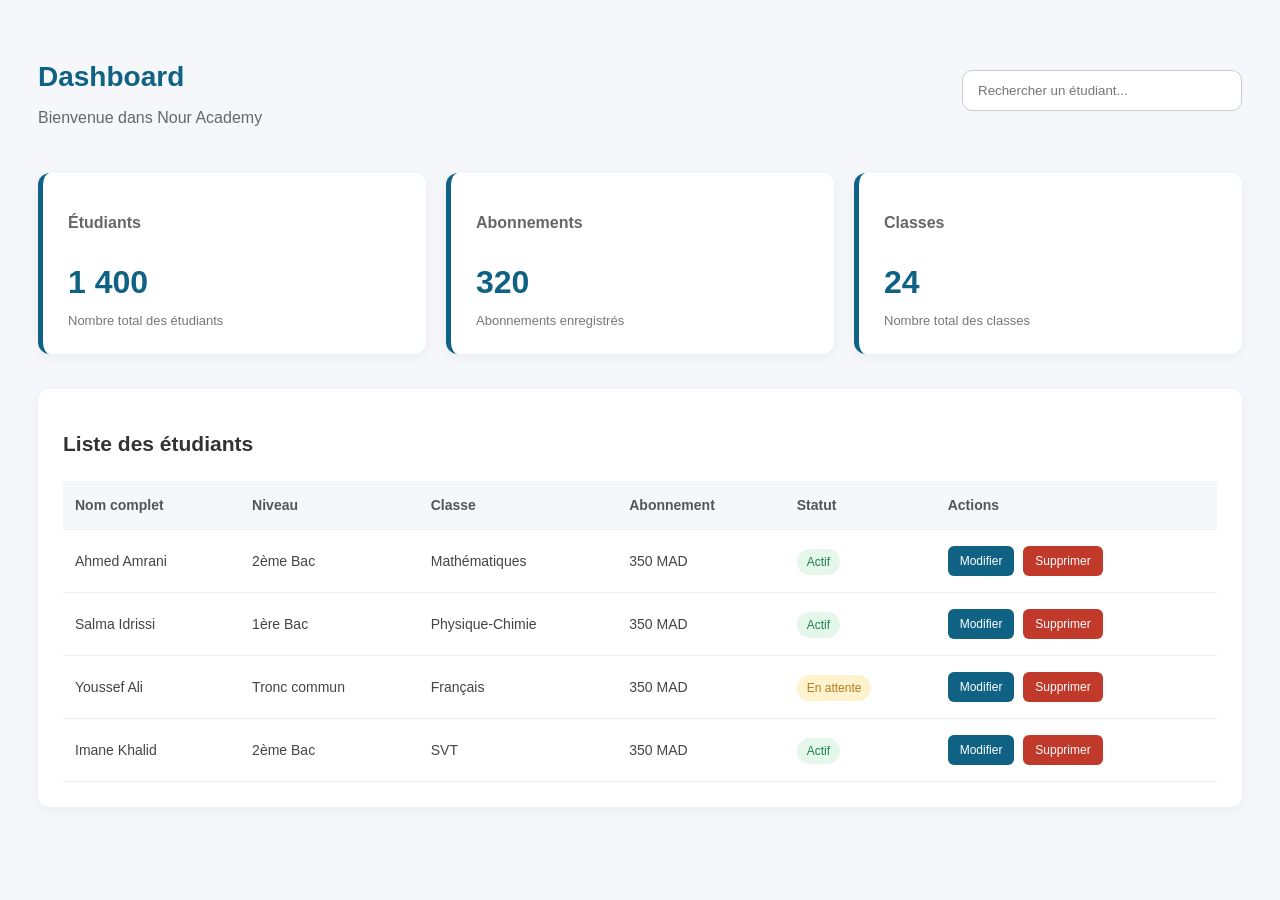
==== HTML/admin.html @ c02f0a80 "pic d'augmentation de code HTML et CSS" ====
<!DOCTYPE html>
<html lang="fr">

<head>
    <meta charset="UTF-8">
    <meta name="viewport" content="width=device-width, initial-scale=1.0">
    <link rel="stylesheet" href="../CSS/admin.css">
    <title>Nour Academy - Dashboard</title>
</head>

<body>

    <section class="content">

        <div class="top">
            <div>
                <h1>Dashboard</h1>
                <p>Bienvenue dans Nour Academy</p>
            </div>

            <input type="search" placeholder="Rechercher un étudiant...">
        </div>

        <div class="cards">

            <div class="card">
                <h3>Étudiants</h3>
                <p class="number">1 400</p>
                <span>Nombre total des étudiants</span>
            </div>

            <div class="card">
                <h3>Abonnements</h3>
                <p class="number">320</p>
                <span>Abonnements enregistrés</span>
            </div>

            <div class="card">
                <h3>Classes</h3>
                <p class="number">24</p>
                <span>Nombre total des classes</span>
            </div>

        </div>

        <div class="table-container">
            <h2>Liste des étudiants</h2>

            <table>
                <thead>
                    <tr>
                        <th>Nom complet</th>
                        <th>Niveau</th>
                        <th>Classe</th>
                        <th>Abonnement</th>
                        <th>Statut</th>
                        <th>Actions</th>
                    </tr>
                </thead>

                <tbody>
                    <tr>
                        <td>Ahmed Amrani</td>
                        <td>2ème Bac</td>
                        <td>Mathématiques</td>
                        <td>350 MAD</td>
                        <td><span class="status actif">Actif</span></td>
                        <td class="actions">
                            <button class="btn-modifier">Modifier</button>
                            <button class="btn-supprimer">Supprimer</button>
                        </td>
                    </tr>

                    <tr>
                        <td>Salma Idrissi</td>
                        <td>1ère Bac</td>
                        <td>Physique-Chimie</td>
                        <td>350 MAD</td>
                        <td><span class="status actif">Actif</span></td>
                        <td class="actions">
                            <button class="btn-modifier">Modifier</button>
                            <button class="btn-supprimer">Supprimer</button>
                        </td>
                    </tr>

                    <tr>
                        <td>Youssef Ali</td>
                        <td>Tronc commun</td>
                        <td>Français</td>
                        <td>350 MAD</td>
                        <td><span class="status attente">En attente</span></td>
                        <td class="actions">
                            <button class="btn-modifier">Modifier</button>
                            <button class="btn-supprimer">Supprimer</button>
                        </td>
                    </tr>

                    <tr>
                        <td>Imane Khalid</td>
                        <td>2ème Bac</td>
                        <td>SVT</td>
                        <td>350 MAD</td>
                        <td><span class="status actif">Actif</span></td>
                        <td class="actions">
                            <button class="btn-modifier">Modifier</button>
                            <button class="btn-supprimer">Supprimer</button>
                        </td>
                    </tr>
                </tbody>
            </table>
        </div>

    </section>

</body>
</html>
---- CSS/admin.css ----
body {
    font-family: Arial, sans-serif;
    background-color: #f5f7fa;
}

body {
    display: flex;
}

.content {
    flex: 1;
    min-width: 0;
    padding: 30px;
}


.top {
    display: flex;
    justify-content: space-between;
    align-items: center;
    gap: 20px;
    margin-bottom: 30px;
}

.top h1 {
    color: #0f6283;
    font-size: 28px;
    margin-bottom: 8px;
}

.top p {
    color: #666;
}

.top input {
    width: 280px;
    padding: 12px 15px;
    border: 1px solid #ccc;
    border-radius: 10px;
    outline: none;
}

.cards {
    display: grid;
    grid-template-columns: repeat(3, minmax(0, 1fr));
    gap: 20px;
    margin-bottom: 35px;
}

.card {
    background-color: white;
    padding: 25px;
    border-radius: 12px;
    box-shadow: 0 3px 12px rgba(0, 0, 0, 0.05);
    border-left: 5px solid #0f6283;
}

.card h3 {
    color: #666;
    font-size: 16px;
    margin-bottom: 18px;
}

.number {
    font-size: 32px;
    font-weight: bold;
    color: #0f6283;
    margin-bottom: 10px;
}

.card span {
    color: #777;
    font-size: 13px;
}



.table-container {
    background-color: white;
    padding: 25px;
    border-radius: 12px;
    overflow-x: auto;
    box-shadow: 0 3px 12px rgba(0, 0, 0, 0.05);
}

.table-container h2 {
    font-size: 21px;
    color: #333;
    margin-bottom: 25px;
}

table {
    width: 100%;
    border-collapse: collapse;
    text-align: left;
}

th, td {
    padding: 16px 12px;
    border-bottom: 1px solid #eee;
    white-space: nowrap;
}

th {
    background-color: #f5f7fa;
    color: #555;
    font-size: 14px;
}

td {
    color: #444;
    font-size: 14px;
}

.status {
    padding: 6px 10px;
    border-radius: 20px;
    font-size: 12px;
}

.actif {
    color: #1e8449;
    background-color: #e5f6eb;
}

.attente {
    color: #b7791f;
    background-color: #fff3cd;
}
.actions {
    white-space: nowrap;
}

.actions button {
    padding: 8px 12px;
    margin-right: 5px;
    border: none;
    border-radius: 6px;
    color: white;
    cursor: pointer;
    font-size: 12px;
}

.btn-modifier {
    background-color: #0f6283;
}

.btn-modifier:hover {
    background-color: #09465f;
}

.btn-supprimer {
    background-color: #c0392b;
}

.btn-supprimer:hover {
    background-color: #922b21;
}

@media (max-width: 900px) {
    .cards {
        grid-template-columns: 1fr;
    }

    .top {
        align-items: flex-start;
        flex-direction: column;
    }

    .top input {
        width: 100%;
    }
}

@media (max-width: 600px) {
    .header {
        width: 100px;
    }

    .bar a {
        font-size: 12px;
        flex-direction: column;
        padding: 10px 2px;
    }

    .content {
        padding: 15px;
    }
}
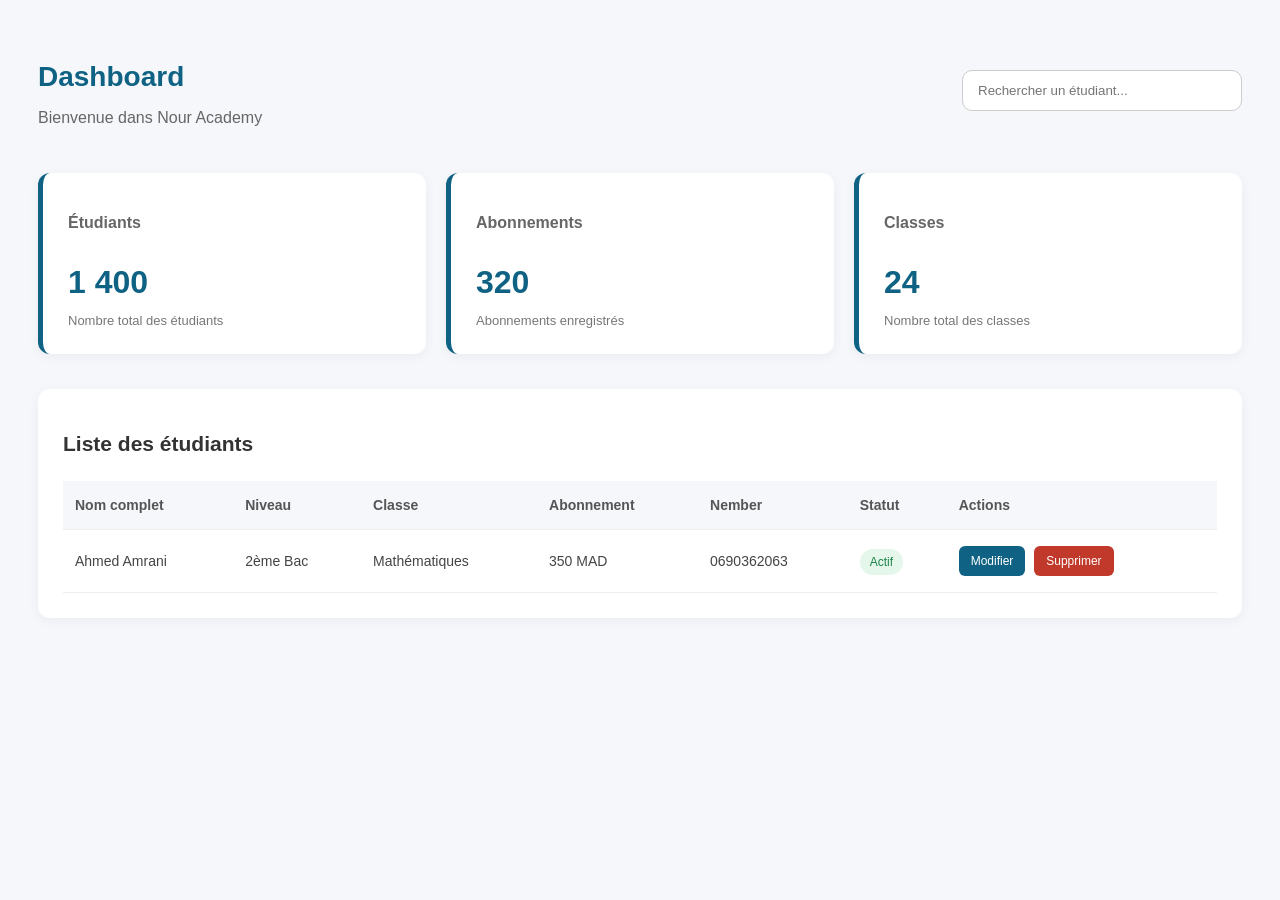
==== commit 761114f6: "Update code js" ====
--- a/HTML/admin.html
+++ b/HTML/admin.html
@@ -54,53 +54,19 @@
                         <th>Niveau</th>
                         <th>Classe</th>
                         <th>Abonnement</th>
+                        <th>Nember</th>
                         <th>Statut</th>
                         <th>Actions</th>
                     </tr>
                 </thead>
 
-                <tbody>
+                <tbody id="liste-etudiants">
                     <tr>
                         <td>Ahmed Amrani</td>
                         <td>2ème Bac</td>
                         <td>Mathématiques</td>
                         <td>350 MAD</td>
-                        <td><span class="status actif">Actif</span></td>
-                        <td class="actions">
-                            <button class="btn-modifier">Modifier</button>
-                            <button class="btn-supprimer">Supprimer</button>
-                        </td>
-                    </tr>
-
-                    <tr>
-                        <td>Salma Idrissi</td>
-                        <td>1ère Bac</td>
-                        <td>Physique-Chimie</td>
-                        <td>350 MAD</td>
-                        <td><span class="status actif">Actif</span></td>
-                        <td class="actions">
-                            <button class="btn-modifier">Modifier</button>
-                            <button class="btn-supprimer">Supprimer</button>
-                        </td>
-                    </tr>
-
-                    <tr>
-                        <td>Youssef Ali</td>
-                        <td>Tronc commun</td>
-                        <td>Français</td>
-                        <td>350 MAD</td>
-                        <td><span class="status attente">En attente</span></td>
-                        <td class="actions">
-                            <button class="btn-modifier">Modifier</button>
-                            <button class="btn-supprimer">Supprimer</button>
-                        </td>
-                    </tr>
-
-                    <tr>
-                        <td>Imane Khalid</td>
-                        <td>2ème Bac</td>
-                        <td>SVT</td>
-                        <td>350 MAD</td>
+                        <td>0690362063</td>
                         <td><span class="status actif">Actif</span></td>
                         <td class="actions">
                             <button class="btn-modifier">Modifier</button>
@@ -112,6 +78,9 @@
         </div>
 
     </section>
-
+     <script src="../JS/js/admin.js" defer></script>
 </body>
 </html>
+
+
+
--- a/CSS/admin.css
+++ b/CSS/admin.css
@@ -1,5 +1,3 @@
-
-
 
 body {
     font-family: Arial, sans-serif;
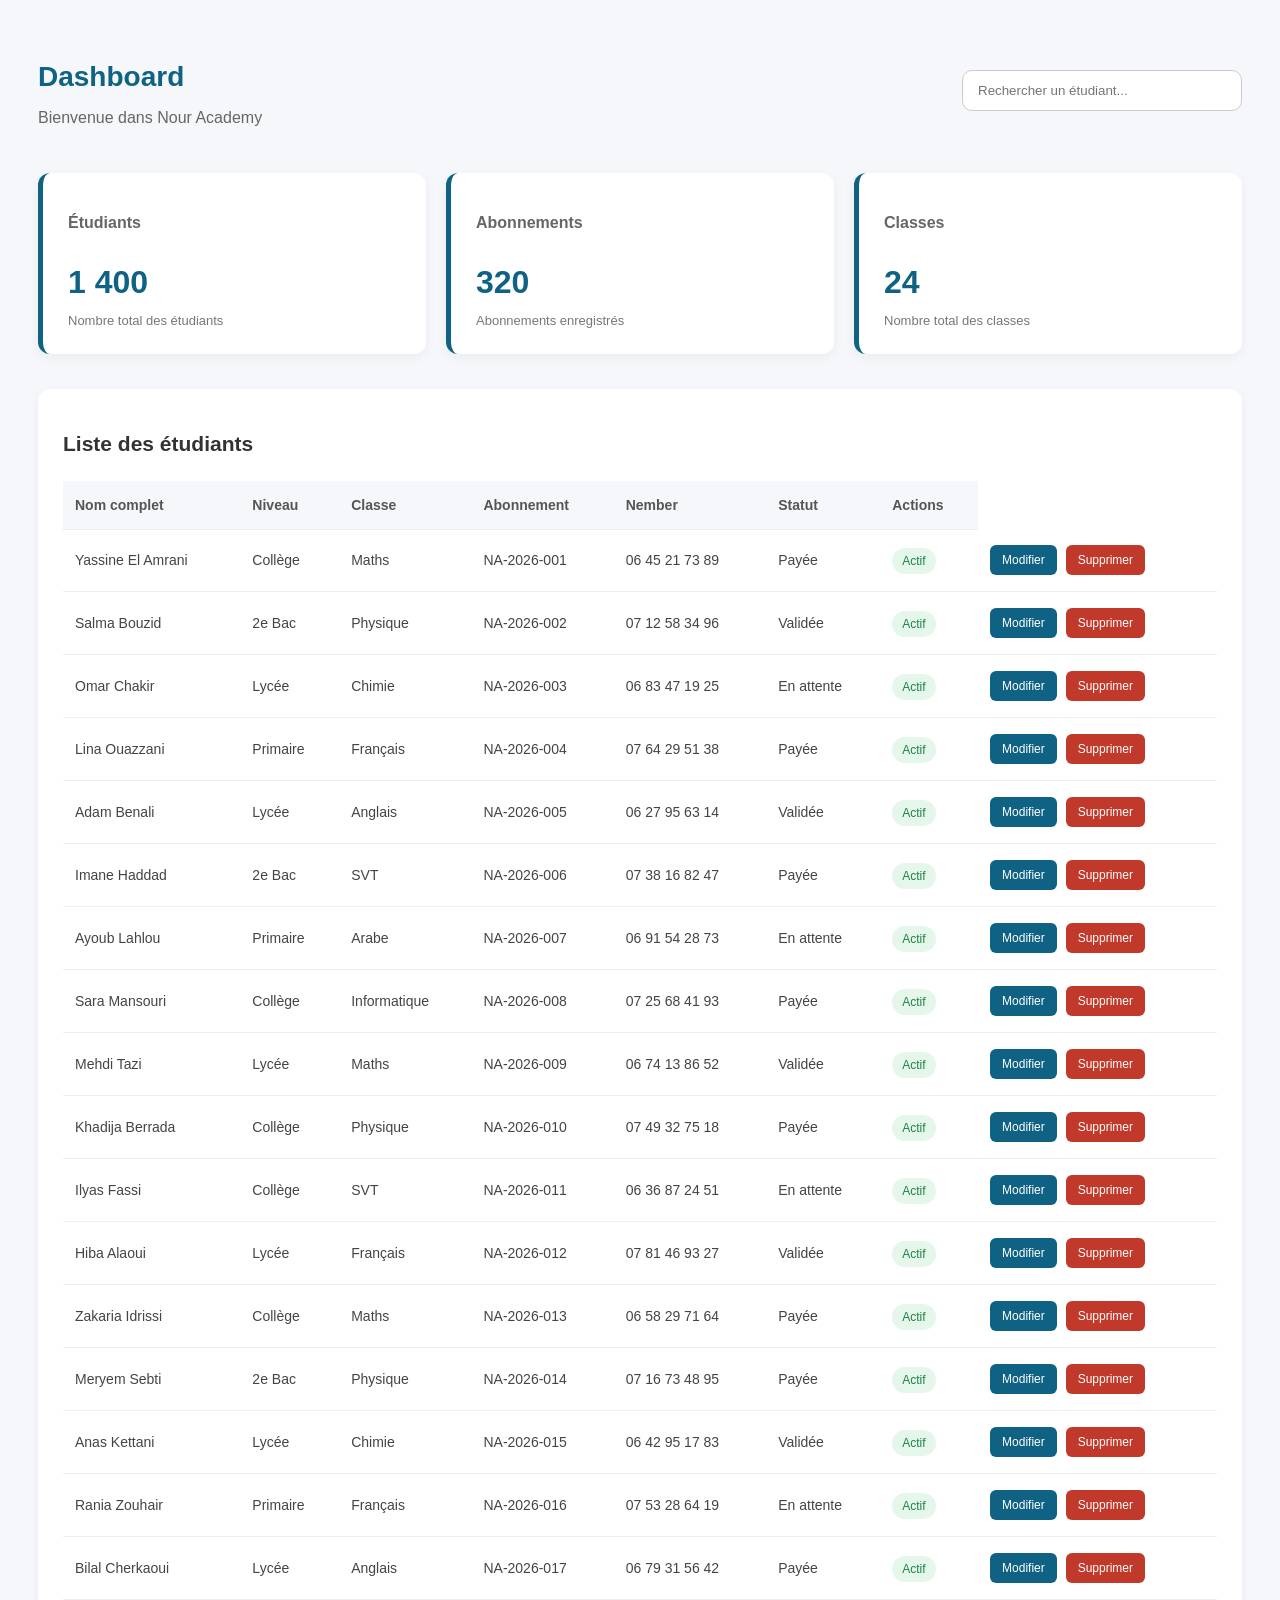
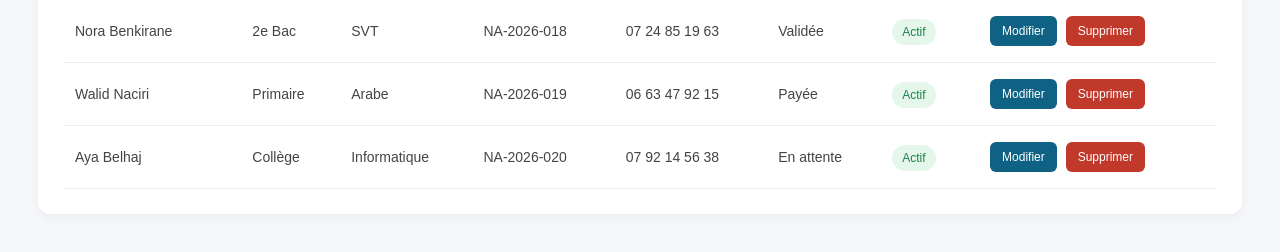
==== commit 50c470d5: "Update admin dashboard and student management" ====
--- a/HTML/admin.html
+++ b/HTML/admin.html
@@ -78,9 +78,9 @@
         </div>
 
     </section>
-     <script src="../JS/js/admin.js" defer></script>
+    <script src="../JS/js/admin.js" defer></script>
+    <script src="../JS/js/students.js" defer></script>
 </body>
 </html>
 
 
-
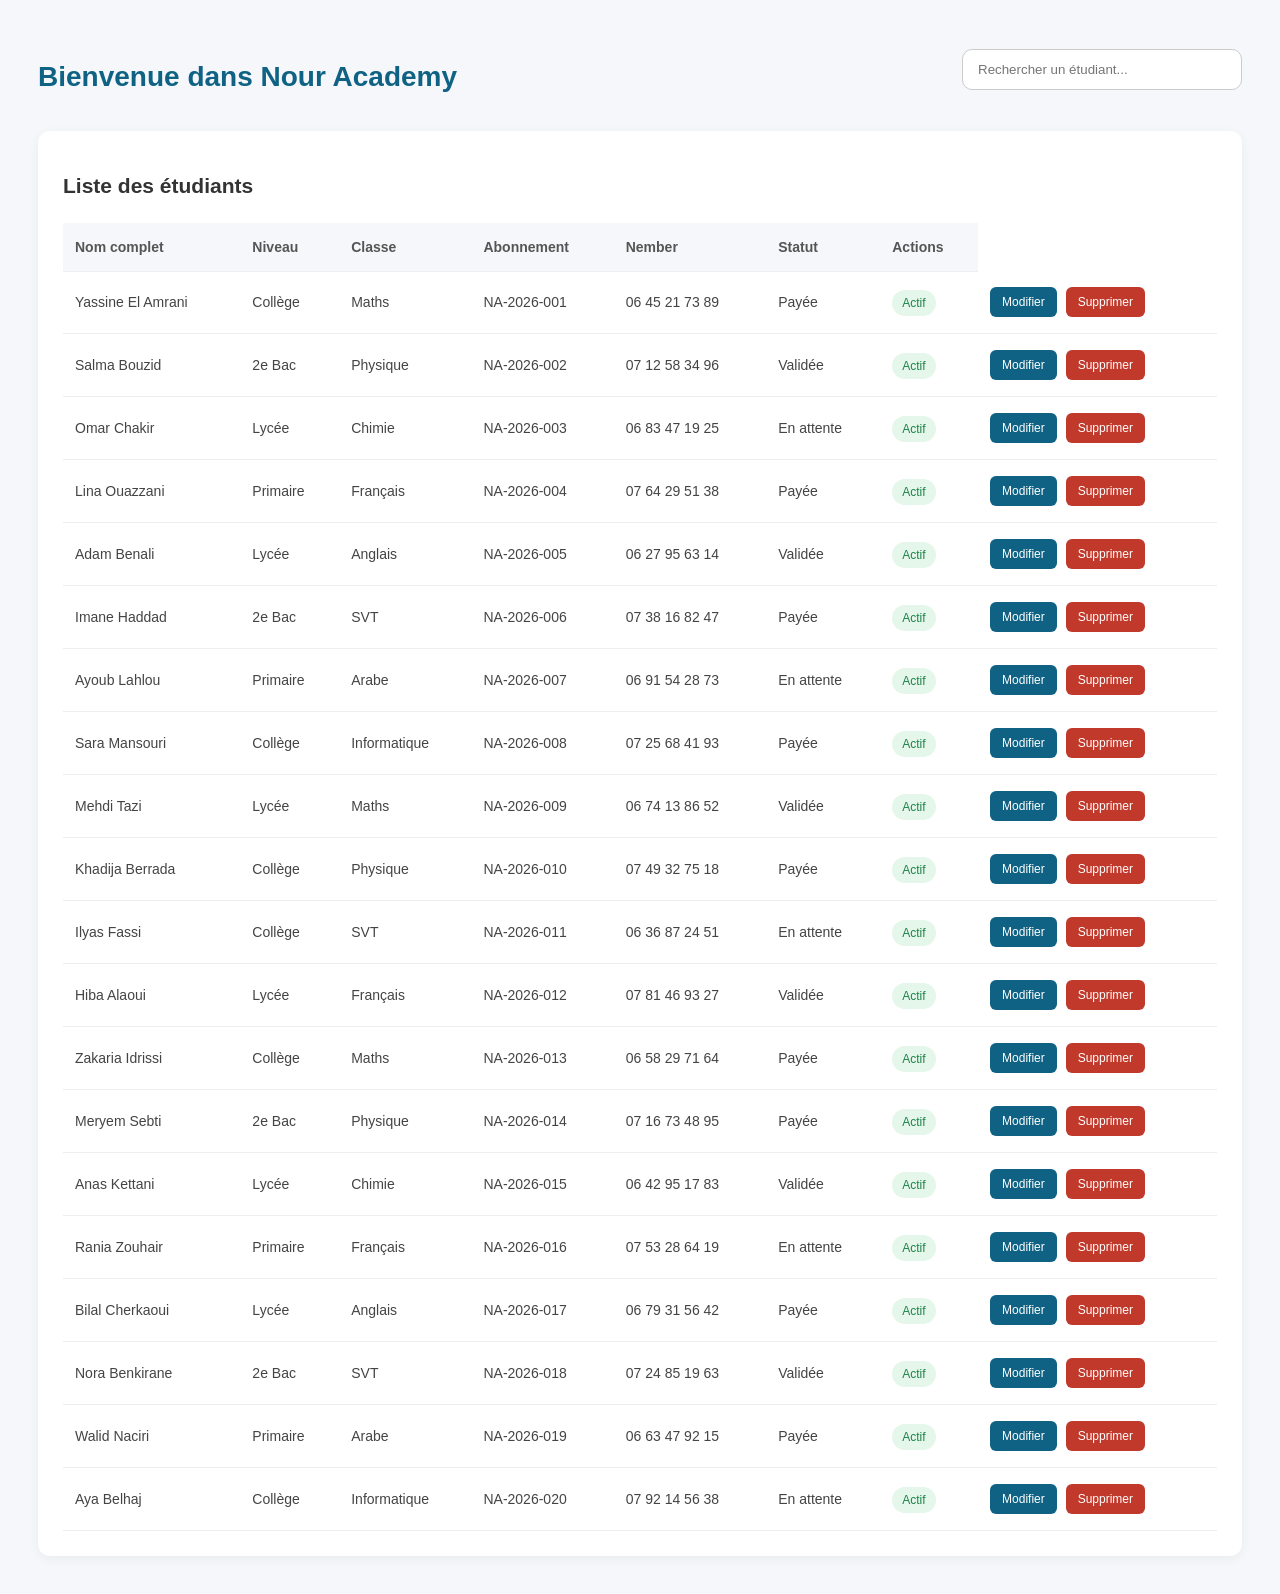
==== commit 7ff11a5e: "Refactor admin dashboard layout; remove unused elements and clean up HTML structure" ====
--- a/HTML/admin.html
+++ b/HTML/admin.html
@@ -1,4 +1,3 @@
-
 <!DOCTYPE html>
 <html lang="fr">
 
@@ -10,40 +9,16 @@
 </head>
 
 <body>
-
+    
     <section class="content">
 
         <div class="top">
             <div>
-                <h1>Dashboard</h1>
-                <p>Bienvenue dans Nour Academy</p>
+                <h1>Bienvenue dans Nour Academy</h1>
             </div>
 
             <input type="search" placeholder="Rechercher un étudiant...">
         </div>
-
-        <div class="cards">
-
-            <div class="card">
-                <h3>Étudiants</h3>
-                <p class="number">1 400</p>
-                <span>Nombre total des étudiants</span>
-            </div>
-
-            <div class="card">
-                <h3>Abonnements</h3>
-                <p class="number">320</p>
-                <span>Abonnements enregistrés</span>
-            </div>
-
-            <div class="card">
-                <h3>Classes</h3>
-                <p class="number">24</p>
-                <span>Nombre total des classes</span>
-            </div>
-
-        </div>
-
         <div class="table-container">
             <h2>Liste des étudiants</h2>
 
@@ -61,18 +36,7 @@
                 </thead>
 
                 <tbody id="liste-etudiants">
-                    <tr>
-                        <td>Ahmed Amrani</td>
-                        <td>2ème Bac</td>
-                        <td>Mathématiques</td>
-                        <td>350 MAD</td>
-                        <td>0690362063</td>
-                        <td><span class="status actif">Actif</span></td>
-                        <td class="actions">
-                            <button class="btn-modifier">Modifier</button>
-                            <button class="btn-supprimer">Supprimer</button>
-                        </td>
-                    </tr>
+
                 </tbody>
             </table>
         </div>
@@ -80,7 +44,9 @@
     </section>
     <script src="../JS/js/admin.js" defer></script>
     <script src="../JS/js/students.js" defer></script>
+     <script src="../JS/js/login.js"></script>
+     <script src="../JS/js/dashboard.js"></script>
 </body>
-</html>
 
 
+</html>
--- a/CSS/admin.css
+++ b/CSS/admin.css
@@ -29,9 +29,7 @@
     margin-bottom: 8px;
 }
 
-.top p {
-    color: #666;
-}
+
 
 .top input {
     width: 280px;
@@ -41,26 +39,10 @@
     outline: none;
 }
 
-.cards {
-    display: grid;
-    grid-template-columns: repeat(3, minmax(0, 1fr));
-    gap: 20px;
-    margin-bottom: 35px;
-}
 
-.card {
-    background-color: white;
-    padding: 25px;
-    border-radius: 12px;
-    box-shadow: 0 3px 12px rgba(0, 0, 0, 0.05);
-    border-left: 5px solid #0f6283;
-}
 
-.card h3 {
-    color: #666;
-    font-size: 16px;
-    margin-bottom: 18px;
-}
+
+
 
 .number {
     font-size: 32px;
@@ -95,7 +77,9 @@
     border-collapse: collapse;
     text-align: left;
 }
-
+.table-container .name {
+    background-color: #09465f;
+}
 th, td {
     padding: 16px 12px;
     border-bottom: 1px solid #eee;
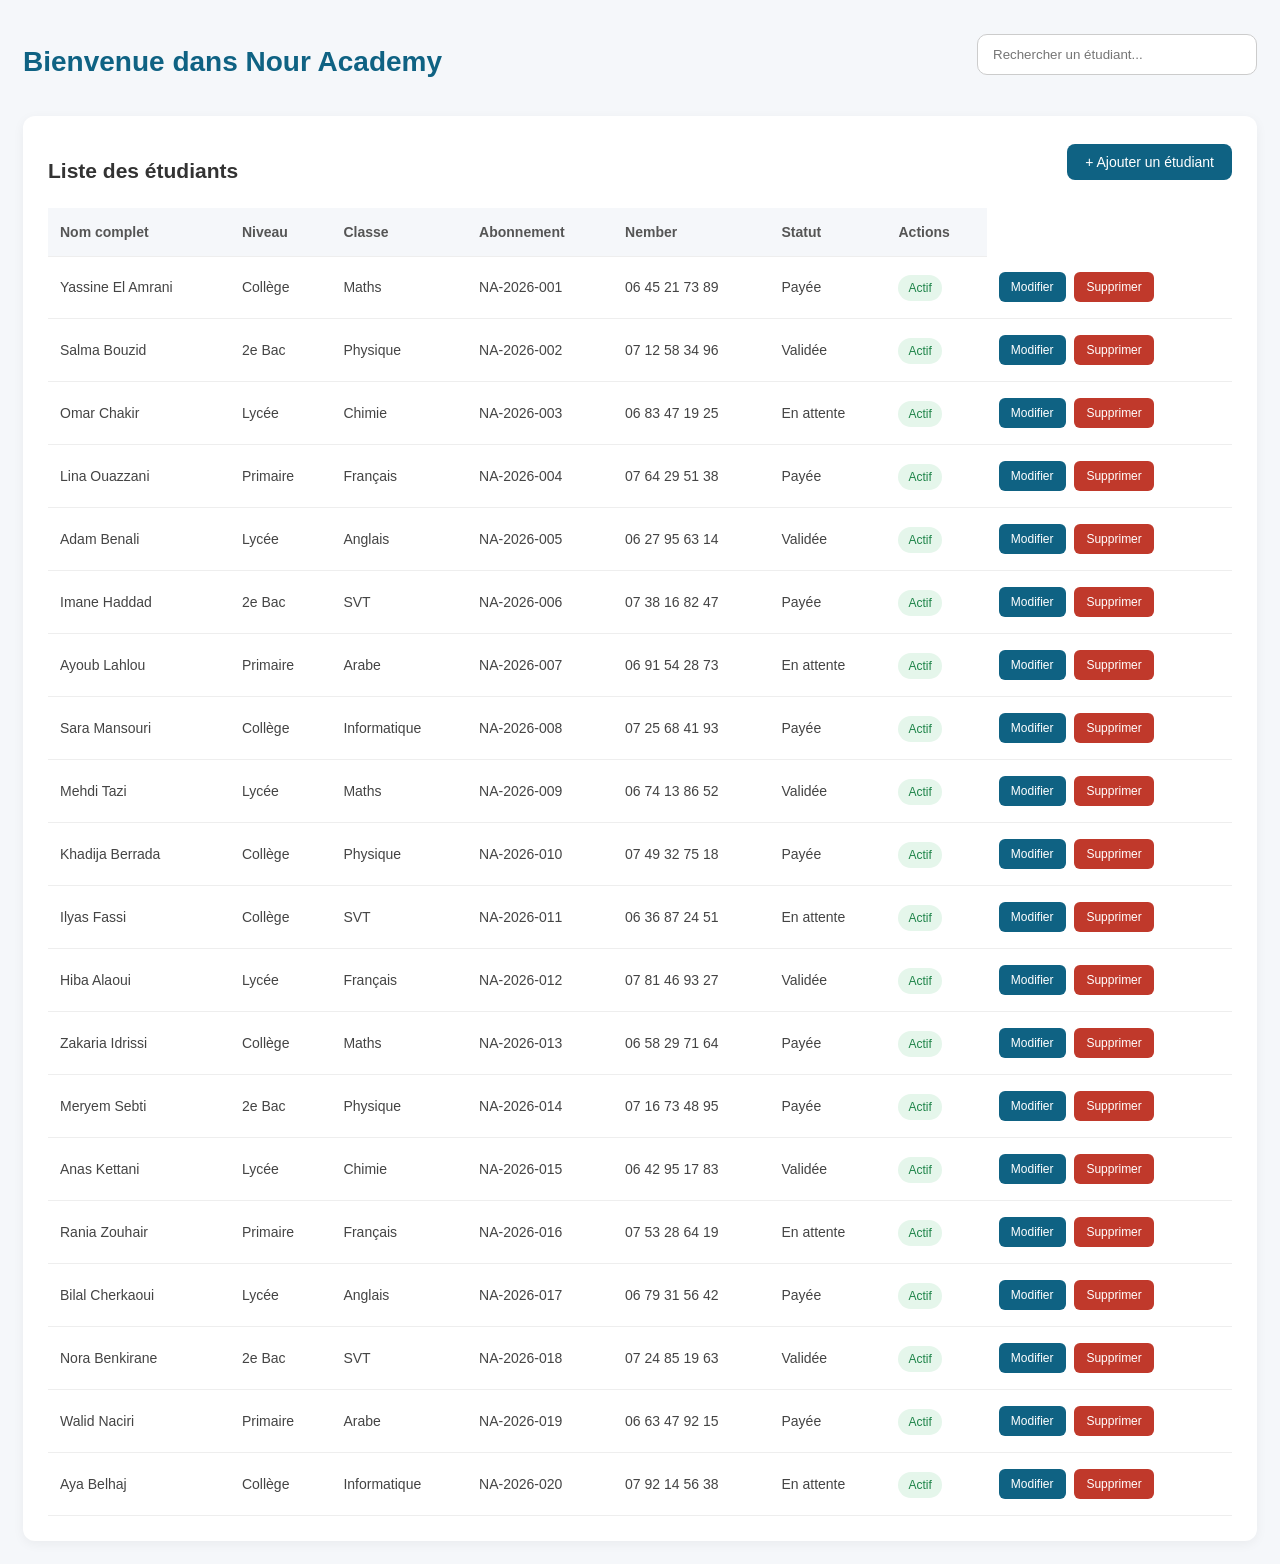
==== commit 0c7b3698: "Update admin dashboard and student management" ====
--- a/HTML/admin.html
+++ b/HTML/admin.html
@@ -1,52 +1,90 @@
-<!DOCTYPE html>
+<!doctype html>
 <html lang="fr">
+  <head>
+    <meta charset="UTF-8" />
+    <meta name="viewport" content="width=device-width, initial-scale=1.0" />
+    <link rel="stylesheet" href="../CSS/admin.css" />
+    <title>Nour Academy - Dashboard</title>
+  </head>
 
-<head>
-    <meta charset="UTF-8">
-    <meta name="viewport" content="width=device-width, initial-scale=1.0">
-    <link rel="stylesheet" href="../CSS/admin.css">
-    <title>Nour Academy - Dashboard</title>
-</head>
-
-<body>
-    
+  <body>
     <section class="content">
-
-        <div class="top">
-            <div>
-                <h1>Bienvenue dans Nour Academy</h1>
-            </div>
-
-            <input type="search" placeholder="Rechercher un étudiant...">
-        </div>
-        <div class="table-container">
-            <h2>Liste des étudiants</h2>
-
-            <table>
-                <thead>
-                    <tr>
-                        <th>Nom complet</th>
-                        <th>Niveau</th>
-                        <th>Classe</th>
-                        <th>Abonnement</th>
-                        <th>Nember</th>
-                        <th>Statut</th>
-                        <th>Actions</th>
-                    </tr>
-                </thead>
-
-                <tbody id="liste-etudiants">
-
-                </tbody>
-            </table>
+      <div class="top">
+        <div>
+          <h1>Bienvenue dans Nour Academy</h1>
         </div>
 
+        <input type="search" placeholder="Rechercher un étudiant..." />
+      </div>
+      <div class="table-container">
+        <div class="table-header">
+          <h2>Liste des étudiants</h2>
+          <button type="button" id="btn-ajouter" class="btn-ajouter">
+            + Ajouter un étudiant
+          </button>
+        </div>
+
+        <table>
+          <thead>
+            <tr>
+              <th>Nom complet</th>
+              <th>Niveau</th>
+              <th>Classe</th>
+              <th>Abonnement</th>
+              <th>Nember</th>
+              <th>Statut</th>
+              <th>Actions</th>
+            </tr>
+          </thead>
+
+          <tbody id="liste-etudiants">
+            <tr>
+              <td>Ahmed Amrani</td>
+              <td>2ème Bac</td>
+              <td>Mathématiques</td>
+              <td>350 MAD</td>
+              <td>0690362063</td>
+              <td><span class="status actif">Actif</span></td>
+              <td class="actions">
+                <button class="btn-modifier">Modifier</button>
+                <button class="btn-supprimer">Supprimer</button>
+              </td>
+            </tr>
+          </tbody>
+        </table>
+      </div>
     </section>
     <script src="../JS/js/admin.js" defer></script>
     <script src="../JS/js/students.js" defer></script>
-     <script src="../JS/js/login.js"></script>
-     <script src="../JS/js/dashboard.js"></script>
-</body>
+    <script src="../JS/js/ajouter.js" defer></script>
+    <dialog id="modal">
+    <form id="form-ajout">
+        <h2>Ajouter un étudiant</h2>
 
+        <input name="eleve" placeholder="Nom complet" required>
+        <input name="parent" placeholder="Nom du parent" required>
+        <input name="telephone" placeholder="Téléphone" pattern="0[5-7][0-9]{8}" title="Ex : 0612345678" required>
 
+        <select name="niveau" required>
+            <option value="">-- Niveau --</option>
+            <option>Primaire</option>
+            <option>Collège</option>
+            <option>Lycée</option>
+            <option>2e Bac</option>
+        </select>
+
+        <input name="cours" placeholder="Cours" required>
+        <input name="Abonnement" placeholder="Abonnement"required>
+
+        <select name="statut" required>
+            <option>En attente</option>
+            <option>Validée</option>
+            <option>Payée</option>
+        </select>
+
+        <button type="button" id="btn-annuler">Annuler</button>
+        <button type="submit">Enregistrer</button>
+    </form>
+</dialog>
+  </body>
 </html>
--- a/CSS/admin.css
+++ b/CSS/admin.css
@@ -1,4 +1,3 @@
-
 body {
     font-family: Arial, sans-serif;
     background-color: #f5f7fa;
@@ -77,10 +76,13 @@
     border-collapse: collapse;
     text-align: left;
 }
+
 .table-container .name {
     background-color: #09465f;
 }
-th, td {
+
+th,
+td {
     padding: 16px 12px;
     border-bottom: 1px solid #eee;
     white-space: nowrap;
@@ -112,6 +114,7 @@
     color: #b7791f;
     background-color: #fff3cd;
 }
+
 .actions {
     white-space: nowrap;
 }
@@ -142,6 +145,59 @@
     background-color: #922b21;
 }
 
+.bar a {
+    font-size: 12px;
+    flex-direction: column;
+    padding: 10px 2px;
+}
+
+.content {
+    padding: 15px;
+}
+
+.table-header {
+    display: flex;
+    justify-content: space-between;
+    align-items: center;
+    gap: 15px;
+    margin-bottom: 25px;
+}
+
+.table-header h2 {
+    margin-bottom: 0;
+}
+
+.btn-ajouter {
+    padding: 10px 18px;
+    border: none;
+    border-radius: 8px;
+    background-color: #0f6283;
+    color: white;
+    font-size: 14px;
+    cursor: pointer;
+}
+
+.btn-ajouter:hover {
+    background-color: #09465f;
+}
+
+dialog {
+    border: 0;
+    border-radius: 8px;
+    padding: 24px;
+}
+
+dialog::backdrop {
+    background: rgba(0, 0, 0, 0.5);
+}
+
+#form-ajout {
+    display: flex;
+    flex-direction: column;
+    gap: 10px;
+    width: 320px;
+}
+
 @media (max-width: 900px) {
     .cards {
         grid-template-columns: 1fr;
@@ -171,4 +227,4 @@
     .content {
         padding: 15px;
     }
-}
+}
